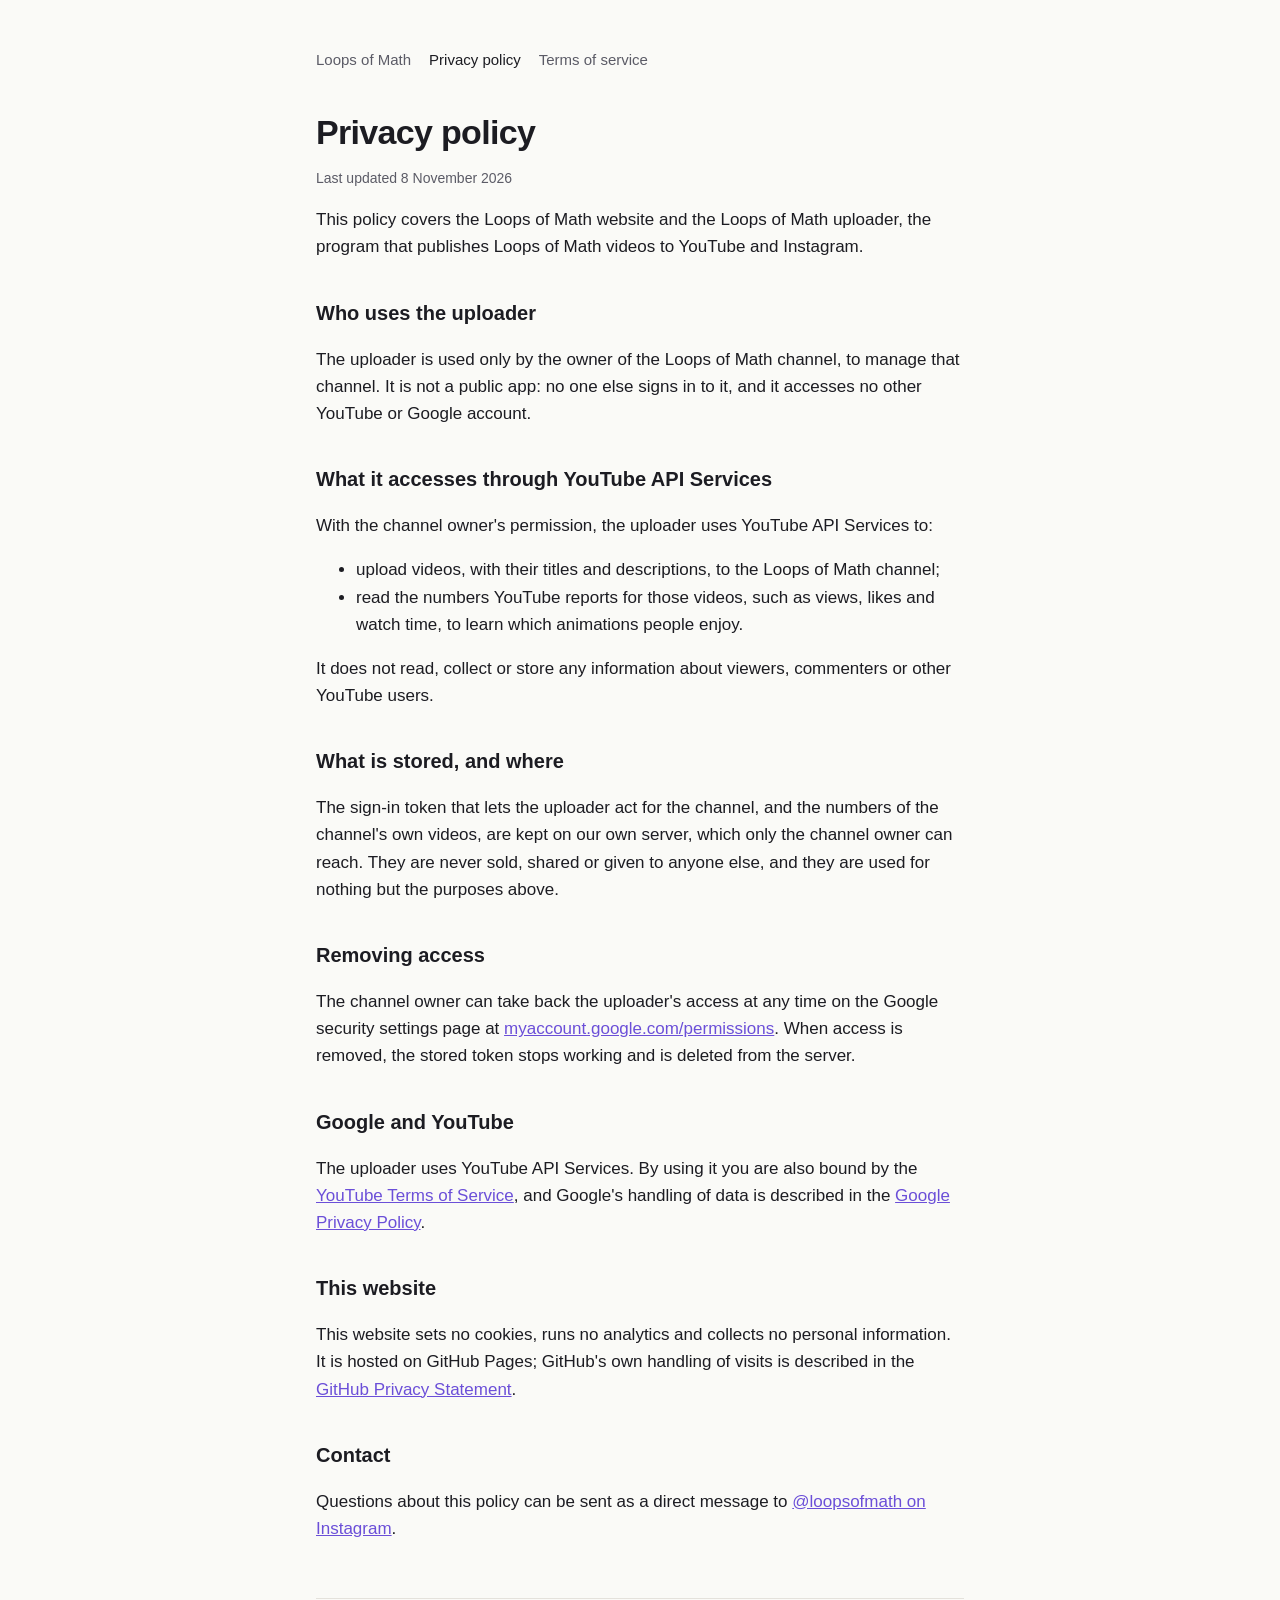
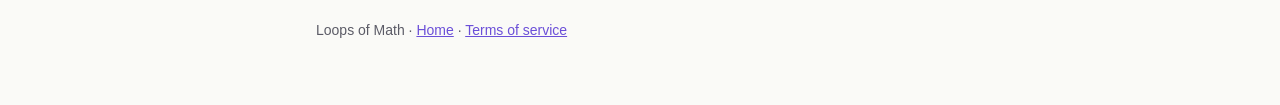
==== privacy.html @ 2bf7777e "Loops of Math: home page, privacy policy and terms for the YouTube uploader Co-Authored-By: Claude O" ====
<!doctype html>
<html lang="en">
<head>
  <meta charset="utf-8">
  <meta name="viewport" content="width=device-width, initial-scale=1">
  <title>Privacy Policy</title>
  <meta name="description" content="Privacy policy of Loops of Math and the Loops of Math uploader.">
  <link rel="stylesheet" href="style.css">
</head>
<body>
<main>
  <nav>
    <a href="./">Loops of Math</a>
    <a href="privacy.html" aria-current="page">Privacy policy</a>
    <a href="terms.html">Terms of service</a>
  </nav>

  <h1>Privacy policy</h1>
  <p class="updated">Last updated 8 November 2026</p>

  <p>This policy covers the Loops of Math website and the Loops of Math uploader, the program that publishes Loops of Math videos to YouTube and Instagram.</p>

  <h2>Who uses the uploader</h2>
  <p>The uploader is used only by the owner of the Loops of Math channel, to manage that channel. It is not a public app: no one else signs in to it, and it accesses no other YouTube or Google account.</p>

  <h2>What it accesses through YouTube API Services</h2>
  <p>With the channel owner's permission, the uploader uses YouTube API Services to:</p>
  <ul>
    <li>upload videos, with their titles and descriptions, to the Loops of Math channel;</li>
    <li>read the numbers YouTube reports for those videos, such as views, likes and watch time, to learn which animations people enjoy.</li>
  </ul>
  <p>It does not read, collect or store any information about viewers, commenters or other YouTube users.</p>

  <h2>What is stored, and where</h2>
  <p>The sign-in token that lets the uploader act for the channel, and the numbers of the channel's own videos, are kept on our own server, which only the channel owner can reach. They are never sold, shared or given to anyone else, and they are used for nothing but the purposes above.</p>

  <h2>Removing access</h2>
  <p>The channel owner can take back the uploader's access at any time on the Google security settings page at <a href="https://myaccount.google.com/permissions">myaccount.google.com/permissions</a>. When access is removed, the stored token stops working and is deleted from the server.</p>

  <h2>Google and YouTube</h2>
  <p>The uploader uses YouTube API Services. By using it you are also bound by the <a href="https://www.youtube.com/t/terms">YouTube Terms of Service</a>, and Google's handling of data is described in the <a href="https://policies.google.com/privacy">Google Privacy Policy</a>.</p>

  <h2>This website</h2>
  <p>This website sets no cookies, runs no analytics and collects no personal information. It is hosted on GitHub Pages; GitHub's own handling of visits is described in the <a href="https://docs.github.com/site-policy/privacy-policies/github-general-privacy-statement">GitHub Privacy Statement</a>.</p>

  <h2>Contact</h2>
  <p>Questions about this policy can be sent as a direct message to <a href="https://www.instagram.com/loopsofmath/">@loopsofmath on Instagram</a>.</p>

  <footer>Loops of Math · <a href="./">Home</a> · <a href="terms.html">Terms of service</a></footer>
</main>
</body>
</html>
---- style.css ----
:root {
  --bg: #fafaf7;
  --text: #1c1c22;
  --muted: #5b5b66;
  --accent: #6b4fd8;
  --line: #e4e2dc;
}
@media (prefers-color-scheme: dark) {
  :root {
    --bg: #0b0b10;
    --text: #ecebf2;
    --muted: #a3a2b0;
    --accent: #a993ff;
    --line: #26252f;
  }
}
* { box-sizing: border-box; }
body {
  margin: 0;
  background: var(--bg);
  color: var(--text);
  font: 17px/1.6 -apple-system, BlinkMacSystemFont, "Segoe UI", Roboto, Helvetica, Arial, sans-serif;
}
main {
  max-width: 680px;
  margin: 0 auto;
  padding: 48px 16px 64px;
}
nav {
  display: flex;
  flex-wrap: wrap;
  gap: 18px;
  font-size: 15px;
  margin-bottom: 40px;
}
nav a { color: var(--muted); text-decoration: none; }
nav a:hover, nav a[aria-current] { color: var(--text); }
h1 { font-size: 34px; line-height: 1.2; margin: 0 0 12px; letter-spacing: -0.02em; }
h2 { font-size: 20px; margin: 36px 0 8px; }
p, li { color: var(--text); }
.lead { font-size: 19px; color: var(--muted); margin-top: 0; }
a { color: var(--accent); }
.links { display: flex; flex-wrap: wrap; gap: 12px; margin: 28px 0; padding: 0; list-style: none; }
.links a {
  display: inline-block;
  padding: 10px 18px;
  border: 1px solid var(--line);
  border-radius: 999px;
  text-decoration: none;
  color: var(--text);
}
.links a:hover { border-color: var(--accent); }
footer {
  margin-top: 56px;
  padding-top: 20px;
  border-top: 1px solid var(--line);
  font-size: 14px;
  color: var(--muted);
}
.updated { color: var(--muted); font-size: 14px; }
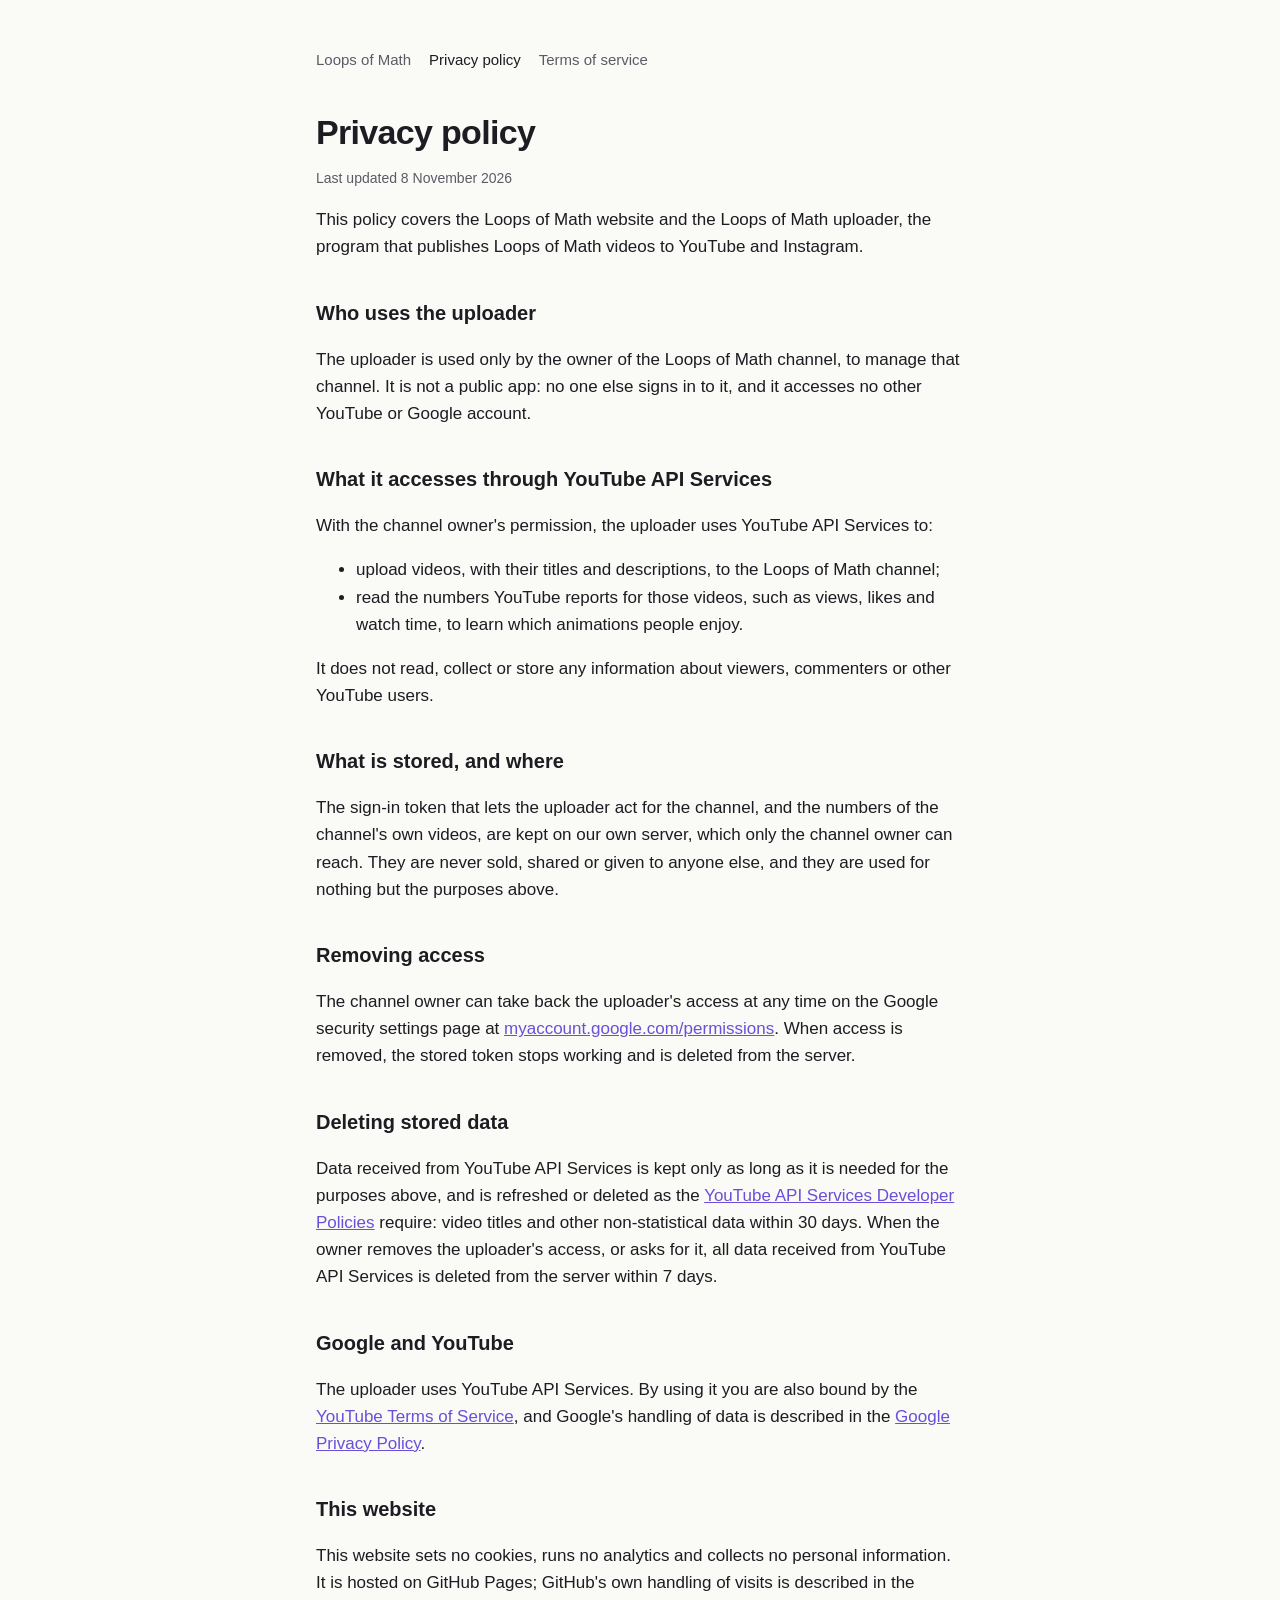
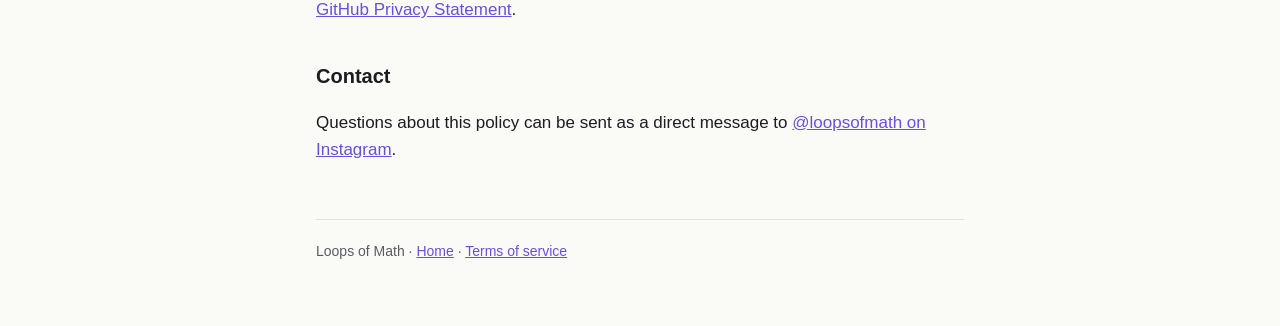
==== commit 04de96b5: "Home: the YouTube channel and the uploader's links; privacy: how stored YouTube data is deleted Co-A" ====
--- a/privacy.html
+++ b/privacy.html
@@ -37,6 +37,9 @@
   <h2>Removing access</h2>
   <p>The channel owner can take back the uploader's access at any time on the Google security settings page at <a href="https://myaccount.google.com/permissions">myaccount.google.com/permissions</a>. When access is removed, the stored token stops working and is deleted from the server.</p>
 
+  <h2>Deleting stored data</h2>
+  <p>Data received from YouTube API Services is kept only as long as it is needed for the purposes above, and is refreshed or deleted as the <a href="https://developers.google.com/youtube/terms/developer-policies">YouTube API Services Developer Policies</a> require: video titles and other non-statistical data within 30 days. When the owner removes the uploader's access, or asks for it, all data received from YouTube API Services is deleted from the server within 7 days.</p>
+
   <h2>Google and YouTube</h2>
   <p>The uploader uses YouTube API Services. By using it you are also bound by the <a href="https://www.youtube.com/t/terms">YouTube Terms of Service</a>, and Google's handling of data is described in the <a href="https://policies.google.com/privacy">Google Privacy Policy</a>.</p>
 
--- a/style.css
+++ b/style.css
@@ -50,6 +50,7 @@
   color: var(--text);
 }
 .links a:hover { border-color: var(--accent); }
+.links a.youtube span { color: #ff0033; margin-right: 4px; }
 footer {
   margin-top: 56px;
   padding-top: 20px;
